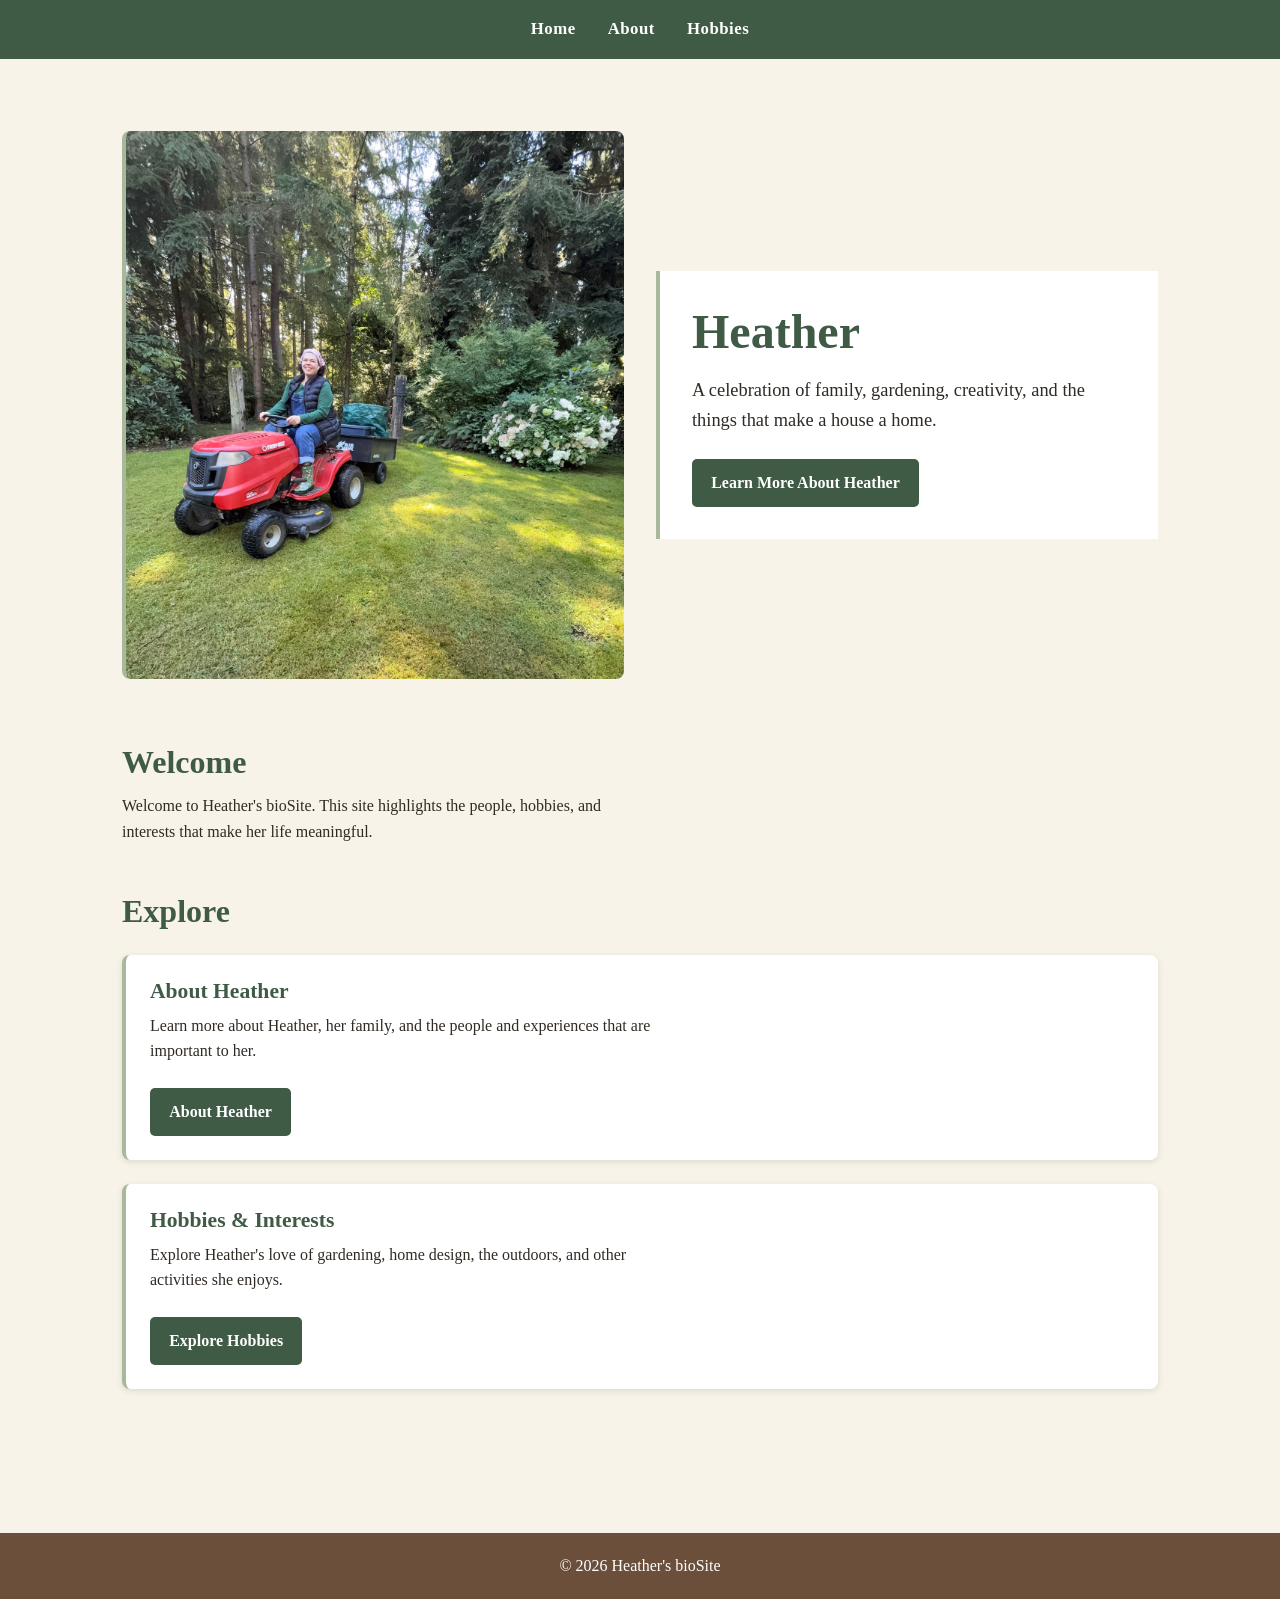
==== index.html @ 496dbb95 "Build and style bioSite pages" ====
<!--
    bioSite Landing page
    Introduces Heather and provides navigation to the About and Hobiies pages.
-->
<!DOCTYPE html>
<html lang="en">
    <head>
        <meta charset="UTF-8">
        <meta name="viewport" content="width=device-width, initial-scale=1.0">
        <title>Heather | bioSite</title>
        <link rel="stylesheet" href="site.css">
    </head>
    <body>
<!-- Navigation -->
        <header>
            <nav>
                <a href="index.html">Home</a>
                <a href="about.html">About</a>
                <a href="hobbies.html">Hobbies</a>
            </nav>
        </header>
<!-- Introduction -->
<main>

    <!-- Hero Introduction -->
    <!--
        The hero section introduces Heather and uses her tractor
        photo as the main visual focus of the landing page.
    -->
    <section class="hero">

        <!-- Hero Image -->
        <div class="hero-image">
            <img src="images/heather-tractor.jpeg"
                 alt="Heather enjoying time outdoors on a tractor">
        </div>

        <!-- Hero Text and Introduction -->
        <div class="hero-content">
            <h1>Heather</h1>

            <p>
                A celebration of family, gardening, creativity, and the
                things that make a house a home.
            </p>

            <!-- Link to the About Page -->
            <a class="button" href="about.html">Learn More About Heather</a>
        </div>

    </section>


    <!-- Welcome Section -->
    <!--
        Provides a brief introduction to the purpose of the
        bioSite and the topics featured throughout the website.
    -->
    <section>
        <h2>Welcome</h2>

        <p>
            Welcome to Heather's bioSite. This site highlights the people,
            hobbies, and interests that make her life meaningful.
        </p>
    </section>


    <!-- Explore Section -->
    <!--
        Provides links to the two main content areas of the
        bioSite: information about Heather and her hobbies.
    -->
    <section>
        <h2>Explore</h2>

        <!-- About Heather Card -->
        <div class="card">
            <h3>About Heather</h3>

            <p>
                Learn more about Heather, her family, and the people and
                experiences that are important to her.
            </p>

            <a class="button" href="about.html">About Heather</a>
        </div>

        <!-- Hobbies and Interests Card -->
        <div class="card">
            <h3>Hobbies & Interests</h3>

            <p>
                Explore Heather's love of gardening, home design, the
                outdoors, and other activities she enjoys.
            </p>

            <a class="button" href="hobbies.html">Explore Hobbies</a>
        </div>

    </section>

</main>
<!-- Footer -->
        <footer>
            <p>&copy; 2026 Heather's bioSite</p>
        </footer>
    </body>
</html>
---- site.css ----
/* ==============================
   bioSite - Global Styles
   ============================== */

/* Color Palette
   Cream: #F7F3E8
   Sage: #A8B89A
   Forest Green: #3F5A45
   Earthy Brown: #6B4F3A
   Dark Brown: #302A24
   White: #FFFFFF
*/

/* ==============================
   Base / Atomic Styles
   ============================== */

* {
    box-sizing: border-box;
}

html {
    font-size: 16px;
}

body {
    margin: 0;
    background-color: #F7F3E8;
    color: #302A24;
    font-family: Georgia, "Times New Roman", serif;
    line-height: 1.6;
}

img {
    max-width: 100%;
    height: auto;
    display: block;
}

a {
    color: #3F5A45;
    font-weight: bold;
}

a:hover {
    color: #6B4F3A;
}

/* ==============================
   Typography
   ============================== */

h1,
h2,
h3 {
    margin-top: 0;
    color: #3F5A45;
    line-height: 1.2;
}

h1 {
    font-size: 2.5rem;
    margin-bottom: 1rem;
}

h2 {
    font-size: 2rem;
    margin-bottom: 0.75rem;
}

h3 {
    font-size: 1.35rem;
    margin-bottom: 0.5rem;
}

p {
    max-width: 65ch;
    margin-top: 0;
    margin-bottom: 1rem;
}

/* ==============================
   Header & Navigation
   ============================== */

header {
    background-color: #3F5A45;
    padding: 1rem 2rem;
}

nav {
    max-width: 1100px;
    margin: 0 auto;
    display: flex;
    justify-content: center;
    gap: 2rem;
}

nav a {
    color: #FFFFFF;
    text-decoration: none;
    font-size: 1.05rem;
    letter-spacing: 0.03em;
    transition: color 0.2s ease;
}

nav a:hover {
    color: #A8B89A;
}

/* ==============================
   Main Content
   ============================== */

main {
    max-width: 1100px;
    margin: 0 auto;
    padding: 3rem 2rem;
}

section {
    margin-bottom: 3rem;
}

/* ==============================
   Content Blocks
   ============================== */

section > div {
    background-color: #FFFFFF;
    border-left: 4px solid #A8B89A;
    padding: 1.5rem;
    margin-top: 1.5rem;
}

section > div h3 {
    color: #6B4F3A;
}

/* ==============================
   Footer
   ============================== */

footer {
    background-color: #6B4F3A;
    color: #FFFFFF;
    text-align: center;
    padding: 1.25rem 2rem;
    margin-top: 3rem;
}

footer p {
    max-width: none;
    margin: 0;
}

/* ==============================
   Hero Section
   ============================== */

.hero {
    display: grid;
    grid-template-columns: 1fr 1fr;
    align-items: center;
    gap: 2rem;
    margin-bottom: 4rem;
}

.hero-image {
    overflow: hidden;
    border-radius: 8px;
}

.hero img {
    width: 100%;
    height: 500px;
    object-fit: cover;
    object-position: center;
    border-radius: 8px;
    transform: scale(1.15);
}

.hero-content {
    padding: 2rem;
}

.hero-content h1 {
    font-size: 3rem;
    margin-bottom: 1rem;
}

.hero-content p {
    font-size: 1.15rem;
}

/* ==============================
   Image Captions
   ============================== */

.image-container {
    margin: 0;
}

.image-container img {
    width: 100%;
    border-radius: 8px;
}

.image-container figcaption {
    color: #6B4F3A;
    font-size: 0.9rem;
    font-style: italic;
    margin-top: 0.5rem;
}

/* ==============================
   Content Cards
   ============================== */

.card {
    background-color: #FFFFFF;
    padding: 1.5rem;
    border-radius: 8px;
    box-shadow: 0 2px 6px rgba(48, 42, 36, 0.12);
}

.card h2,
.card h3 {
    color: #3F5A45;
}

/* ==============================
   Buttons / Navigation Links
   ============================== */

.button {
    display: inline-block;
    background-color: #3F5A45;
    color: #FFFFFF;
    padding: 0.7rem 1.2rem;
    border-radius: 5px;
    text-decoration: none;
    margin-top: 0.5rem;
}

.button:hover {
    background-color: #6B4F3A;
    color: #FFFFFF;
}
/* ==============================
   About Page
   ============================== */

.about-intro,
.about-section,
.hobby-section {
    display: grid;
    grid-template-columns: 1fr 1fr;
    align-items: center;
    gap: 2.5rem;
}

.about-intro {
    margin-bottom: 4rem;
}

.about-intro img,
.about-section img,
.hobby-section img {
    width: 100%;
    height: 420px;
    object-fit: cover;
    border-radius: 8px;
}


/* ==============================
   Hobbies Page
   ============================== */

.hobbies-intro {
    text-align: center;
    max-width: 750px;
    margin: 0 auto 4rem;
}

.hobbies-intro p {
    margin-left: auto;
    margin-right: auto;
}

.hobby-section {
    margin-bottom: 4rem;
}

.hobbies-extra {
    background-color: #FFFFFF;
    border-left: 4px solid #A8B89A;
    padding: 2rem;
    border-radius: 8px;
}

/* ==============================
   Figure Styling
   ============================== */

figure.image-container {
    margin: 0;
}

figure.image-container figcaption {
    margin-top: 0.6rem;
    text-align: center;
}

/* ==============================
   Responsive Design
   ============================== */

@media (max-width: 600px) {

    header {
        padding: 1rem;
    }

    nav {
        gap: 1rem;
        flex-wrap: wrap;
    }

    main {
        padding: 2rem 1rem;
    }

    h1 {
        font-size: 2rem;
    }

    h2 {
        font-size: 1.6rem;
    }

    h3 {
        font-size: 1.2rem;
    }

    .hero {
        grid-template-columns: 1fr;
    }

    .hero-content {
        padding: 1rem 0;
    }

    .hero-content h1 {
        font-size: 2.2rem;
    }
    .about-intro,
    .about-section,
    .hobby-section {
    grid-template-columns: 1fr;
    }

    .about-intro img,
    .about-section img,
    .hobby-section img {
    height: 350px;
    }
}
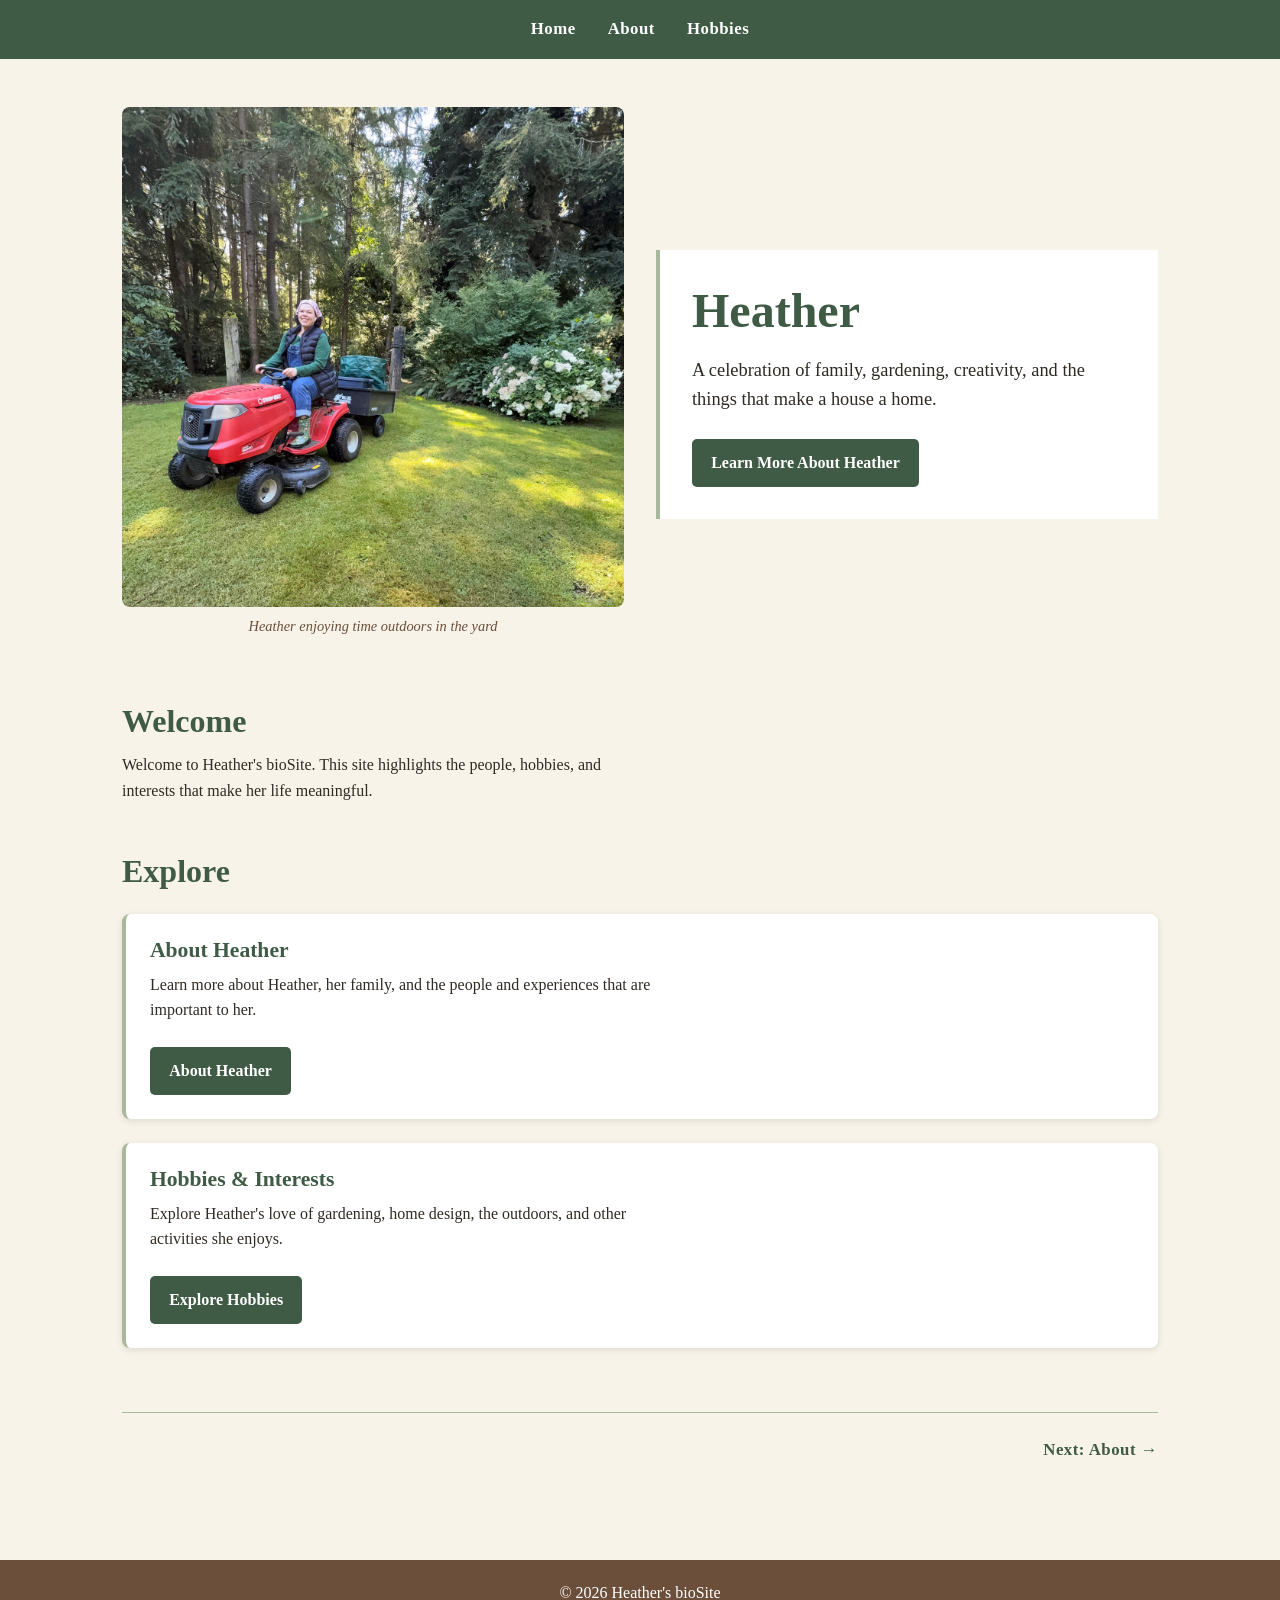
==== commit a4074c98: "Build bioSite template and add biography content" ====
--- a/index.html
+++ b/index.html
@@ -1,7 +1,10 @@
 <!--
-    bioSite Landing page
-    Introduces Heather and provides navigation to the About and Hobiies pages.
+    Roxanne Buenaventura
+    September 20, 2026
+    CSD 340
+    Assignment 7.2
 -->
+
 <!DOCTYPE html>
 <html lang="en">
     <head>
@@ -30,10 +33,13 @@
     <section class="hero">
 
         <!-- Hero Image -->
-        <div class="hero-image">
-            <img src="images/heather-tractor.jpeg"
-                 alt="Heather enjoying time outdoors on a tractor">
-        </div>
+        <figure class="hero-figure">
+            <div class="hero-image">
+                <img src="images/heather-tractor.jpeg"
+                     alt="Heather enjoying time outdoors on a tractor">
+            </div>
+            <figcaption>Heather enjoying time outdoors in the yard</figcaption>
+        </figure>
 
         <!-- Hero Text and Introduction -->
         <div class="hero-content">
@@ -100,10 +106,16 @@
 
     </section>
 
+    <!-- Bottom Page Navigation -->
+    <nav class="page-navigation" aria-label="Page navigation">
+        <span></span>
+        <a href="about.html">Next: About &rarr;</a>
+    </nav>
+
 </main>
 <!-- Footer -->
         <footer>
             <p>&copy; 2026 Heather's bioSite</p>
         </footer>
     </body>
-</html>+</html>
--- a/site.css
+++ b/site.css
@@ -1,3 +1,10 @@
+/*
+    Roxanne Buenaventura
+    September 20, 2026
+    CSD 340
+    Assignment 7.2
+*/
+
 /* ==============================
    bioSite - Global Styles
    ============================== */
@@ -171,6 +178,18 @@
     border-radius: 8px;
 }
 
+.hero-figure {
+    margin: 0;
+}
+
+.hero-figure figcaption {
+    color: #6B4F3A;
+    font-size: 0.9rem;
+    font-style: italic;
+    margin-top: 0.5rem;
+    text-align: center;
+}
+
 .hero img {
     width: 100%;
     height: 500px;
@@ -247,6 +266,31 @@
     background-color: #6B4F3A;
     color: #FFFFFF;
 }
+
+/* ==============================
+   Bottom Page Navigation
+   ============================== */
+
+.page-navigation {
+    max-width: none;
+    display: flex;
+    justify-content: space-between;
+    align-items: center;
+    gap: 1rem;
+    margin-top: 4rem;
+    padding-top: 1.5rem;
+    border-top: 1px solid #A8B89A;
+}
+
+.page-navigation a {
+    color: #3F5A45;
+    text-decoration: none;
+}
+
+.page-navigation a:hover {
+    color: #6B4F3A;
+    text-decoration: underline;
+}
 /* ==============================
    About Page
    ============================== */
@@ -317,7 +361,7 @@
    Responsive Design
    ============================== */
 
-@media (max-width: 600px) {
+@media (max-width: 800px) {
 
     header {
         padding: 1rem;
@@ -326,6 +370,11 @@
     nav {
         gap: 1rem;
         flex-wrap: wrap;
+    }
+
+    .page-navigation {
+        flex-wrap: nowrap;
+        font-size: 0.95rem;
     }
 
     main {
@@ -366,4 +415,4 @@
     .hobby-section img {
     height: 350px;
     }
-}+}
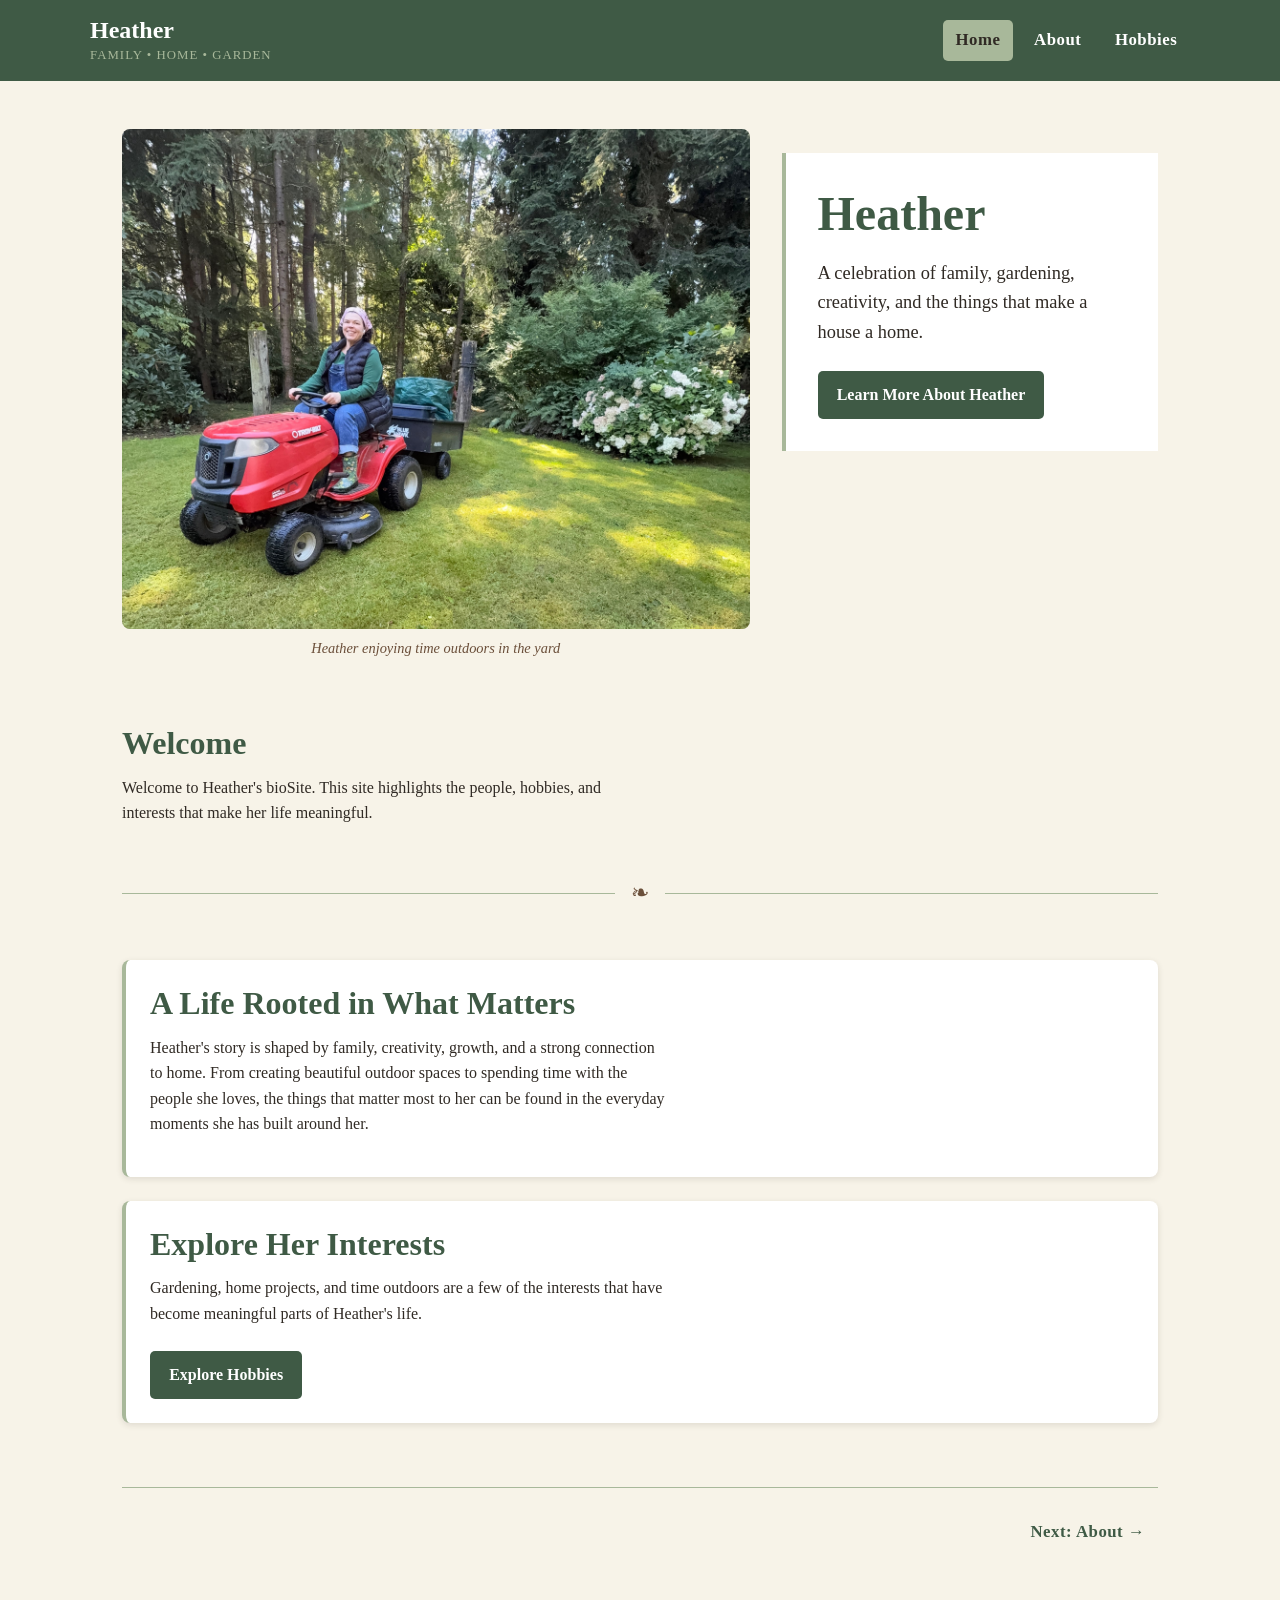
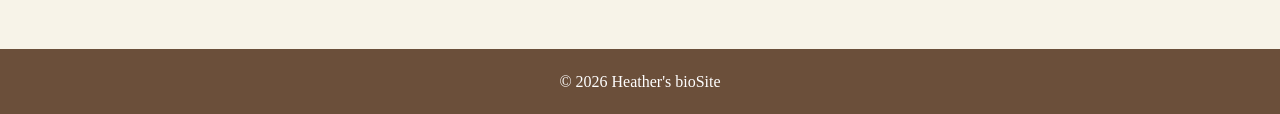
==== commit f1d31a5d: "Finalize bioSite design and navigation" ====
--- a/index.html
+++ b/index.html
@@ -1,8 +1,8 @@
 <!--
     Roxanne Buenaventura
-    September 20, 2026
+    October 3, 2026
     CSD 340
-    Assignment 7.2
+    Assignment 10.2
 -->
 
 <!DOCTYPE html>
@@ -15,13 +15,20 @@
     </head>
     <body>
 <!-- Navigation -->
-        <header>
+    <header>
+        <div class="header-container">
+            <div class="site-title">
+                <a href="index.html">Heather</a>
+                <span>Family • Home • Garden</span>
+            </div>
+
             <nav>
-                <a href="index.html">Home</a>
+                <a class="active" href="index.html" aria-current="page">Home</a>
                 <a href="about.html">About</a>
                 <a href="hobbies.html">Hobbies</a>
             </nav>
-        </header>
+        </div>
+    </header>
 <!-- Introduction -->
 <main>
 
@@ -71,39 +78,39 @@
         </p>
     </section>
 
+    <!-- Decorative Page Divider -->
+    <div class="section-divider" aria-hidden="true">
+        <span>❧</span>
+    </div>
 
-    <!-- Explore Section -->
+    <!-- Story Introduction -->
     <!--
-        Provides links to the two main content areas of the
-        bioSite: information about Heather and her hobbies.
+        Provides a personal introduction to Heather's story before
+        directing visitors to her hobbies and interests.
     -->
-    <section>
-        <h2>Explore</h2>
-
-        <!-- About Heather Card -->
+    <section class="story-intro">
         <div class="card">
-            <h3>About Heather</h3>
+            <h2>A Life Rooted in What Matters</h2>
 
             <p>
-                Learn more about Heather, her family, and the people and
-                experiences that are important to her.
+                Heather's story is shaped by family, creativity, growth, and a
+                strong connection to home. From creating beautiful outdoor spaces
+                to spending time with the people she loves, the things that matter
+                most to her can be found in the everyday moments she has built
+                around her.
             </p>
-
-            <a class="button" href="about.html">About Heather</a>
         </div>
 
-        <!-- Hobbies and Interests Card -->
         <div class="card">
-            <h3>Hobbies & Interests</h3>
+            <h2>Explore Her Interests</h2>
 
             <p>
-                Explore Heather's love of gardening, home design, the
-                outdoors, and other activities she enjoys.
+                Gardening, home projects, and time outdoors are a few of the
+                interests that have become meaningful parts of Heather's life.
             </p>
 
             <a class="button" href="hobbies.html">Explore Hobbies</a>
         </div>
-
     </section>
 
     <!-- Bottom Page Navigation -->
--- a/site.css
+++ b/site.css
@@ -1,8 +1,8 @@
 /*
     Roxanne Buenaventura
-    September 20, 2026
+    October 3, 2026
     CSD 340
-    Assignment 7.2
+    Assignment 10.2
 */
 
 /* ==============================
@@ -95,12 +95,38 @@
     padding: 1rem 2rem;
 }
 
-nav {
+.header-container {
     max-width: 1100px;
     margin: 0 auto;
     display: flex;
+    justify-content: space-between;
+    align-items: center;
+    gap: 2rem;
+}
+
+.site-title {
+    display: flex;
+    flex-direction: column;
+}
+
+.site-title a {
+    color: #FFFFFF;
+    font-size: 1.5rem;
+    line-height: 1.2;
+    text-decoration: none;
+}
+
+.site-title span {
+    color: #A8B89A;
+    font-size: 0.8rem;
+    letter-spacing: 0.08em;
+    text-transform: uppercase;
+}
+
+nav {
+    display: flex;
     justify-content: center;
-    gap: 2rem;
+    gap: 0.5rem;
 }
 
 nav a {
@@ -108,11 +134,26 @@
     text-decoration: none;
     font-size: 1.05rem;
     letter-spacing: 0.03em;
-    transition: color 0.2s ease;
+    padding: 0.45rem 0.8rem;
+    border-radius: 5px;
+    transition: background-color 0.2s ease, color 0.2s ease;
 }
 
 nav a:hover {
-    color: #A8B89A;
+    background-color: #A8B89A;
+    color: #302A24;
+}
+
+nav a.active {
+    background-color: #A8B89A;
+    color: #302A24;
+}
+
+nav a:focus-visible,
+.button:focus-visible,
+.page-navigation a:focus-visible {
+    outline: 3px solid #A8B89A;
+    outline-offset: 3px;
 }
 
 /* ==============================
@@ -127,6 +168,31 @@
 
 section {
     margin-bottom: 3rem;
+}
+
+/* ==============================
+   Decorative Dividers
+   ============================== */
+
+.section-divider {
+    display: flex;
+    align-items: center;
+    gap: 1rem;
+    margin: 3.5rem auto;
+    color: #6B4F3A;
+}
+
+.section-divider::before,
+.section-divider::after {
+    content: "";
+    flex: 1;
+    height: 1px;
+    background-color: #A8B89A;
+}
+
+.section-divider span {
+    font-size: 1.4rem;
+    line-height: 1;
 }
 
 /* ==============================
@@ -167,8 +233,8 @@
 
 .hero {
     display: grid;
-    grid-template-columns: 1fr 1fr;
-    align-items: center;
+    grid-template-columns: 1.25fr 0.75fr;
+    align-items: start;
     gap: 2rem;
     margin-bottom: 4rem;
 }
@@ -300,7 +366,8 @@
 .hobby-section {
     display: grid;
     grid-template-columns: 1fr 1fr;
-    align-items: center;
+    align-items: start;
+    padding: 2rem;
     gap: 2.5rem;
 }
 
@@ -354,7 +421,7 @@
 
 figure.image-container figcaption {
     margin-top: 0.6rem;
-    text-align: center;
+    text-align: left;
 }
 
 /* ==============================
@@ -367,8 +434,18 @@
         padding: 1rem;
     }
 
+    .header-container {
+        flex-direction: column;
+        gap: 1rem;
+        text-align: center;
+    }
+
+    .site-title {
+        align-items: center;
+    }
+
     nav {
-        gap: 1rem;
+        gap: 0.5rem;
         flex-wrap: wrap;
     }
 
